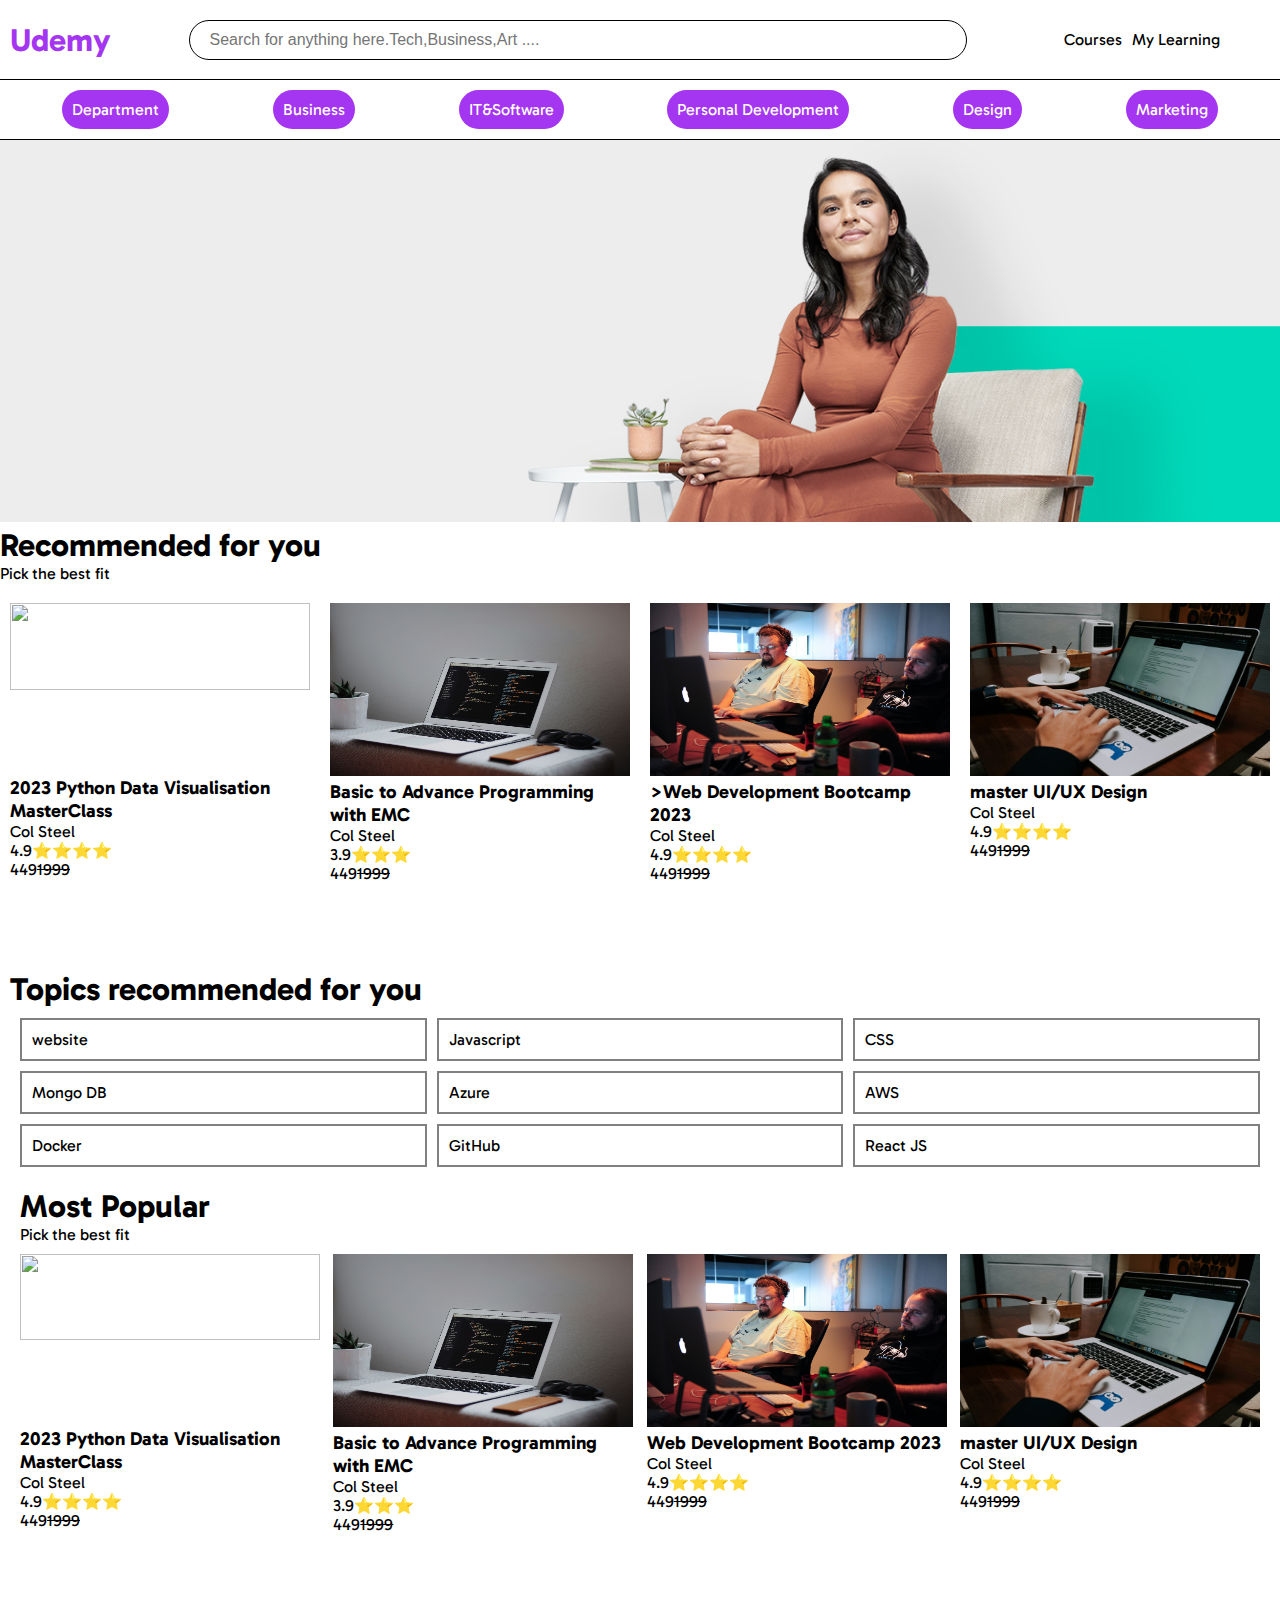
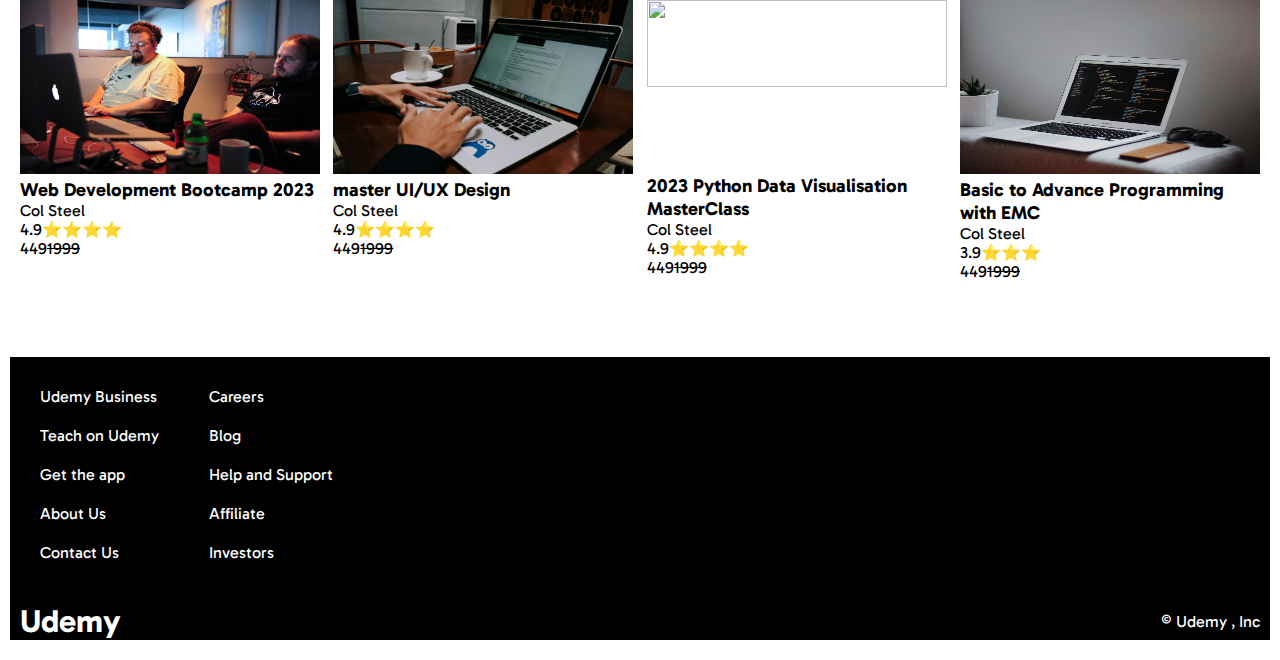
==== index.html @ 29780581 "publishing local files to git folder local" ====
<!DOCTYPE html>
<html lang="en">

<head>
    <meta charset="UTF-8">
    <meta name="viewport" content="width=device-width, initial-scale=1.0">
    <title>Udemy</title>
    <!--Google Style Sheet font-->
    <link rel="preconnect" href="https://fonts.googleapis.com">
    <link rel="preconnect" href="https://fonts.gstatic.com" crossorigin>
    <link href="https://fonts.googleapis.com/css2?family=Gabarito:wght@400..900&display=swap" rel="stylesheet">
    <!-- My Style Sheet-->
    <link rel="stylesheet" href="style.css">
    <!--Font Awesome CDN Link-->
    <link rel="stylesheet" href="https://cdnjs.cloudflare.com/ajax/libs/font-awesome/6.6.0/css/all.min.css" integrity="sha512-Kc323vGBEqzTmouAECnVceyQqyqdsSiqLQISBL29aUW4U/M7pSPA/gEUZQqv1cwx4OnYxTxve5UMg5GT6L4JJg==" crossorigin="anonymous" referrerpolicy="no-referrer" /></head>

<body>
<!--Navbar-->
<div class="navbar">
<div class="navbar__s1">
<h1 class="navbar__s1__title">Udemy</h1>
</div>
<div class="navbar__s2">
    <i class="fa-solid fa-magnifying-glass" style="color: #0c0d0d;"></i>
<input placeholder="Search for anything here.Tech,Business,Art ....">
</div>
<div class="navbar__s3">
<p>Courses</p>
<p>My Learning</p>
<i class="fa-solid fa-cart-shopping" style="color: #070709;"></i>
<i class="fa-solid fa-bell" style="color: #010409;"></i>
<i class="fa-solid fa-user" style="color: #020a18;"></i>
</div>
</div>

<!--Categories-->
<div class="categories">
    <p>Department</p>
    <p>Business</p>
    <p>IT&Software</p>
    <p>Personal Development</p>
    <p>Design</p>
    <p>Marketing</p>
</div>
<!--Sale image-->
<div class="sale-image">
<img src="./images/sale-image.jpg" alt="Sale Image">
</div>

<!--Recommended-->
<div class="recommended">
<h1 class="recommended_title">Recommended for you</h1>
<p>Pick the best fit</p>
<div class="recommended__container">
<div class="course-card">
    <img src="./images/card1.jpg">
    <h3>2023 Python Data Visualisation MasterClass</h3>
    <p> Col Steel</p>
    <p>4.9⭐⭐⭐⭐</p>
    <p>449<del>1999</del></p>
</div>
<div class="course-card">
    <img src="./images/card2.jpg">
    <h3>Basic to Advance Programming with EMC</h3>
    <p> Col Steel</p>
    <p>3.9⭐⭐⭐</p>
    <p>449<del>1999</del></p>
</div>
<div class="course-card">
    <img src="./images/card3.jpg">
    <h3>>Web Development Bootcamp 2023</h3>
    <p> Col Steel</p>
    <p>4.9⭐⭐⭐⭐</p>
    <p>449<del>1999</del></p>
</div>
<div class="course-card">
    <img src="./images/card4.jpg">
    <h3>master UI/UX Design</h3>
    <p> Col Steel</p>
    <p>4.9⭐⭐⭐⭐</p>
    <p>449<del>1999</del></p>
</div>
</div>
</div>
<!--Topics-->
<div class="topics">
    <h1 class="topics__title">Topics recommended for you</h1>
<div class="topics__container">
    <p>website</p>
    <p>Javascript</p>
    <p>CSS</p>
    <p>Mongo DB</p>
    <p>Azure</p>
    <p>AWS</p>
    <p>Docker</p>
    <p>GitHub</p>
    <p>React JS</p>
</div>
<!--Popular-->
<div class="popular">
    <h1 class="popular__title" >Most Popular</h1>
    <p class="popular__subtitle" >Pick the best fit</p>
<div class="popular__container">
    <div class="course-card">
        <img src="./images/card1.jpg">
        <h3>2023 Python Data Visualisation MasterClass</h3>
        <p> Col Steel</p>
        <p>4.9⭐⭐⭐⭐</p>
        <p>449<del>1999</del></p>
    </div>
    <div class="course-card">
        <img src="./images/card2.jpg">
        <h3>Basic to Advance Programming with EMC</h3>
        <p> Col Steel</p>
        <p>3.9⭐⭐⭐</p>
        <p>449<del>1999</del></p>
    </div>
    <div class="course-card">
        <img src="./images/card3.jpg">
        <h3>Web Development Bootcamp 2023</h3>
        <p> Col Steel</p>
        <p>4.9⭐⭐⭐⭐</p>
        <p>449<del>1999</del></p>
    </div>
    <div class="course-card">
        <img src="./images/card4.jpg">
        <h3>master UI/UX Design</h3>
        <p> Col Steel</p>
        <p>4.9⭐⭐⭐⭐</p>
        <p>449<del>1999</del></p>
    </div>
    <div class="course-card">
        <img src="./images/card3.jpg">
        <h3>Web Development Bootcamp 2023</h3>
        <p> Col Steel</p>
        <p>4.9⭐⭐⭐⭐</p>
        <p>449<del>1999</del></p>
    </div>
    <div class="course-card">
        <img src="./images/card4.jpg">
        <h3>master UI/UX Design</h3>
        <p> Col Steel</p>
        <p>4.9⭐⭐⭐⭐</p>
        <p>449<del>1999</del></p>
    </div>
    <div class="course-card">
        <img src="./images/card1.jpg">
        <h3>2023 Python Data Visualisation MasterClass</h3>
        <p> Col Steel</p>
        <p>4.9⭐⭐⭐⭐</p>
        <p>449<del>1999</del></p>
    </div>
    <div class="course-card">
        <img src="./images/card2.jpg">
        <h3>Basic to Advance Programming with EMC</h3>
        <p> Col Steel</p>
        <p>3.9⭐⭐⭐</p>
        <p>449<del>1999</del></p>
    </div>
</div>
</div>
<!--footer-->
<div class="footer">
    <div class="footer__one">
        <div class="footer__one_s1">
            <p>Udemy Business</p>
            <p>Teach on Udemy</p>
            <p>Get the app</p>
            <p>About Us</p>
            <p>Contact Us</p>
        </div>
        <div class="footer__one_s2">
            <p>Careers</p>
            <p>Blog</p>
            <p>Help and Support</p>
            <p>Affiliate</p>
            <p>Investors</p>

        </div>
    </div>
    <div class="footer__two">
<h1>Udemy</h1>
<p>&copy; Udemy , Inc</p>
    </div>
</div>

</div>
</body>

</html>
---- style.css ----
* {
    margin: 0;
    padding: 0;
}

body {
    font-family: "Gabarito", sans-serif;
}

.navbar {
    padding: 10px;
    display: flex;
    flex-direction: row;
    gap: 10px;
    justify-content: space-between;
    border-bottom: solid black 1px;
    align-items: center;
}

.navbar__s1__title {
    color: #A435F0;
}

.navbar__s2 {
    padding: 10px;
    border: solid black 1px;
    border-radius: 30px;
    width: 60%;
    display: flex;
    gap: 10px;
    align-items: center;
}

.navbar__s2 input {
    width: 100%;
    border: none;
    font-size: 16px;
}

.navbar__s2 input:focus {
    outline: none;
}

.navbar__s3 {
    display: flex;
    gap: 10px;
    padding: 20px;
}

.categories
{
    display: flex;
    flex-direction: row;
    justify-content: space-around;
    border-bottom: solid black 1px;
    padding: 10px;
}
.categories p{
    background-color: #A435F0;
    color:white;
    padding:10px;
    border-radius: 30px;
}
.sale-image img{
    width:100%;
}
.course-card
{
    width:300px;
}
.course-card img{
    width:100%;
    height:50%;
}
.recommended__container
{
    display: flex;
    padding:10px;
    justify-content: space-between;
    margin-top:10px;
    flex-wrap: wrap;
}

.topics
{
    padding:10px;
}

.topics__container
{
display: flex;
gap:10px;
margin:10px;
flex-wrap:wrap;
}

.topics__container p{
    border:solid gray 2px;
    padding:10px;
    flex-grow: 1;
    flex-basis:25%;
}
.popular
{
    padding: 10px;
}
.popular__container
{
    display:flex;
    flex-wrap: wrap;
    justify-content:space-between;
    margin-top:10px;
}
.footer__one
{
    display:flex;
    gap:10px;
    padding:10px;
   
}
.footer__two
{
    display:flex;
    align-items: center;
    margin:10px;
    justify-content:space-between;
}
.footer
{
    background-color: black;
    color:white;
}
.footer__one  p{
    margin:20px;
}
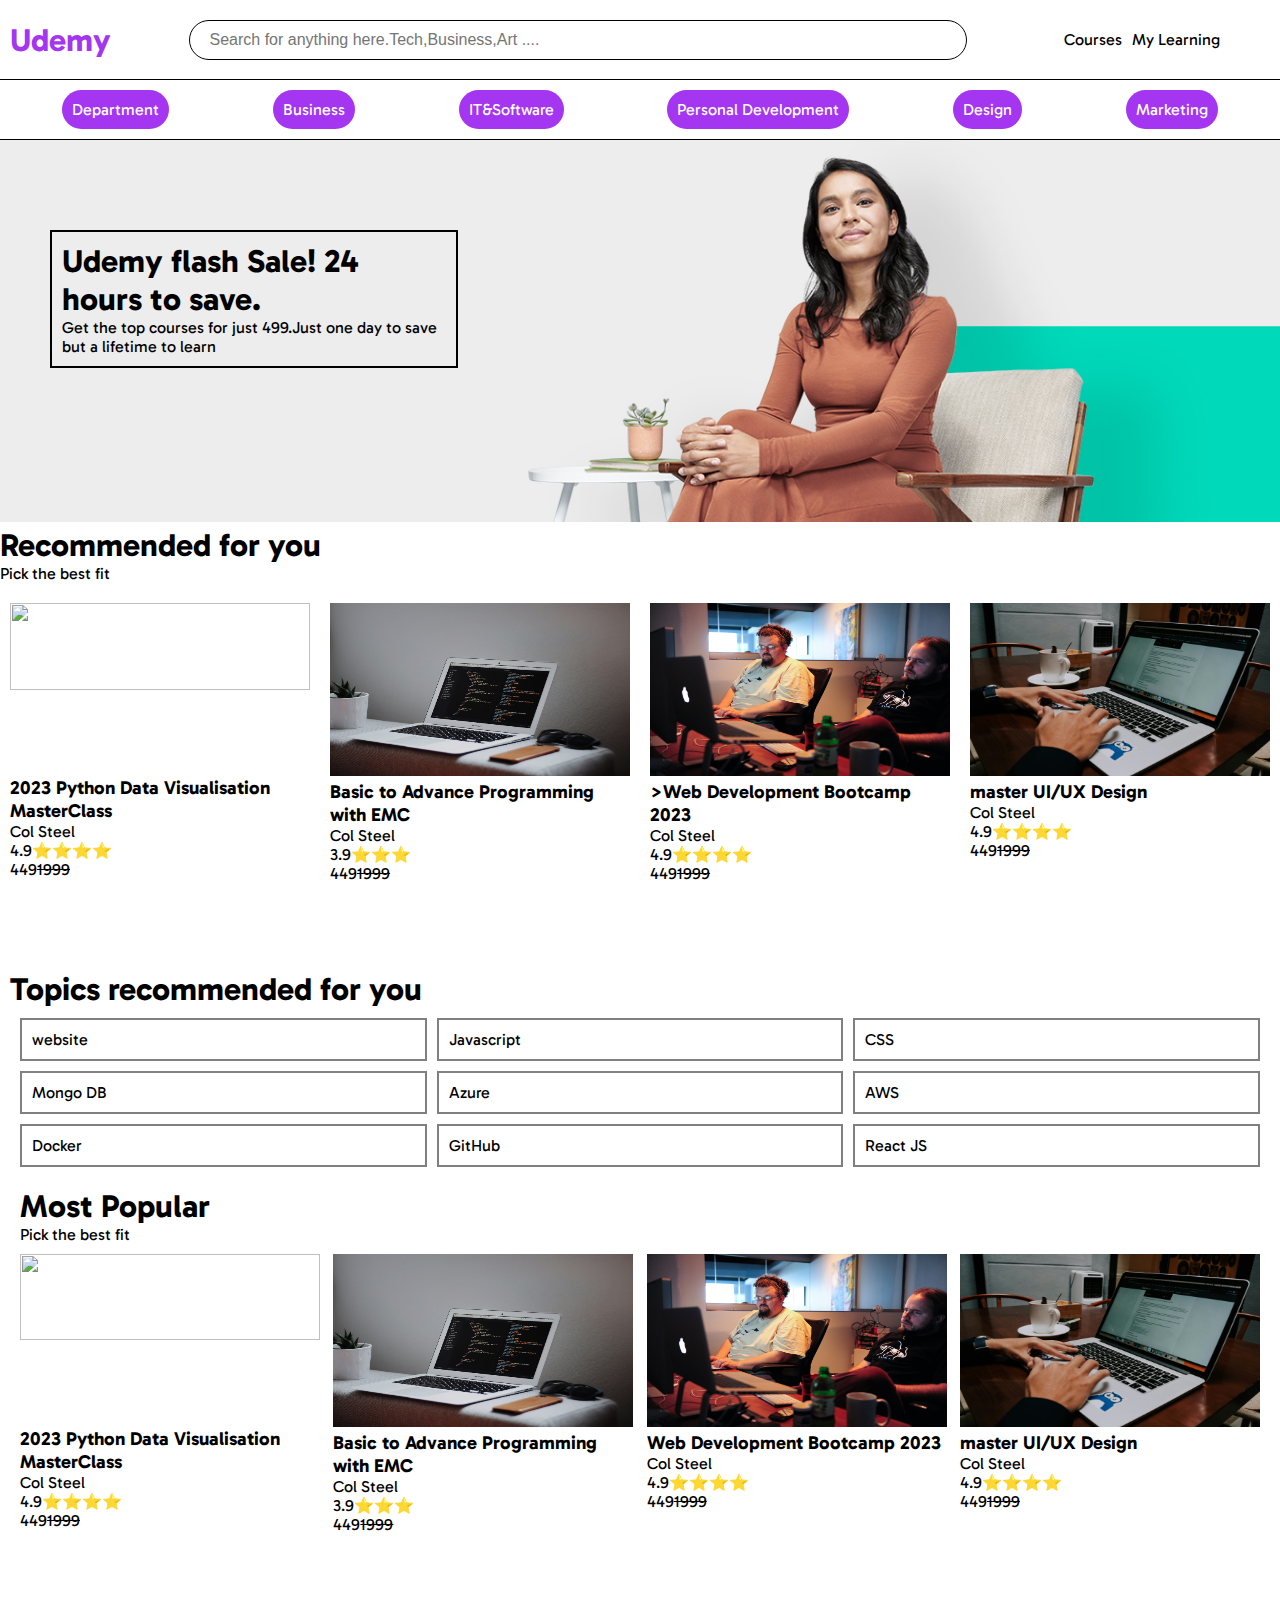
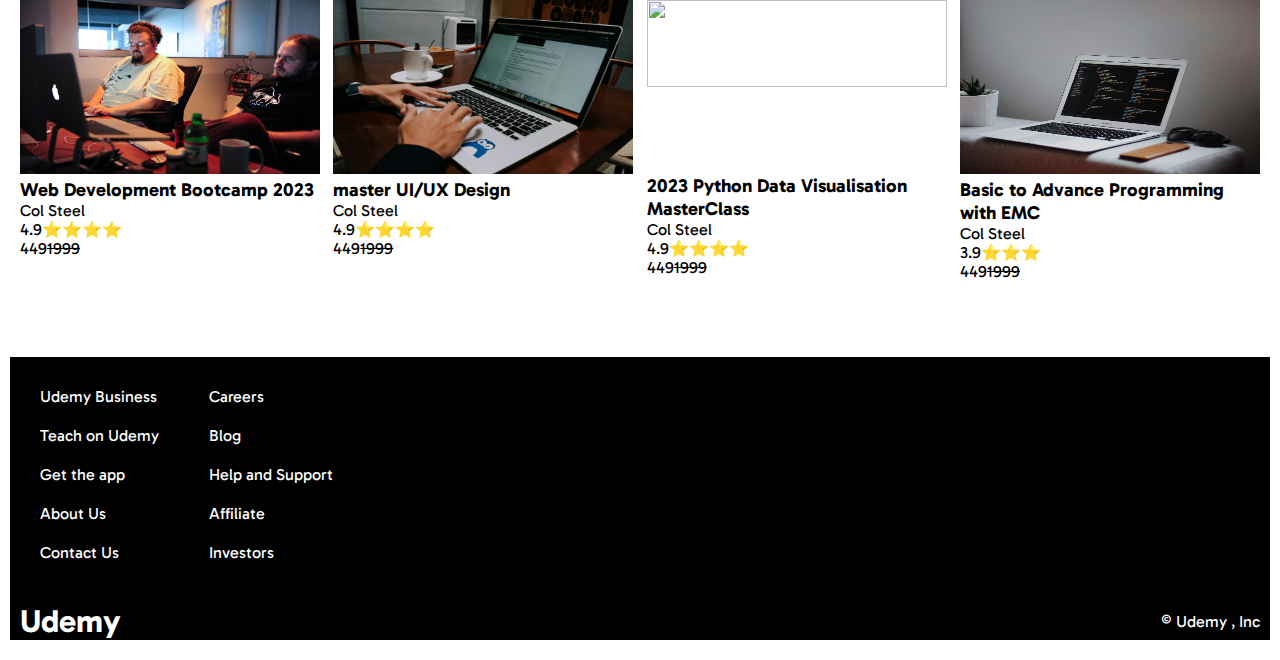
==== commit 8ebd920b: "Updated using position" ====
--- a/index.html
+++ b/index.html
@@ -26,7 +26,13 @@
 </div>
 <div class="navbar__s3">
 <p>Courses</p>
-<p>My Learning</p>
+<!-- <p>My Learning</p> -->
+ <div class="mylearning">
+    <p>My Learning</p>
+    <div class="mylearning_popup">
+You did not purchase anything yet.
+    </div>
+ </div>
 <i class="fa-solid fa-cart-shopping" style="color: #070709;"></i>
 <i class="fa-solid fa-bell" style="color: #010409;"></i>
 <i class="fa-solid fa-user" style="color: #020a18;"></i>
@@ -45,6 +51,10 @@
 <!--Sale image-->
 <div class="sale-image">
 <img src="./images/sale-image.jpg" alt="Sale Image">
+<div class="sale-image__offer">
+<h1>Udemy flash Sale! 24 hours to save.</h1>
+<p>Get the top courses for just 499.Just one day to save but a lifetime to learn</p>
+</div>
 </div>
 
 <!--Recommended-->
--- a/style.css
+++ b/style.css
@@ -15,6 +15,10 @@
     justify-content: space-between;
     border-bottom: solid black 1px;
     align-items: center;
+    position: sticky;
+    top:0;
+    background-color: white;
+    z-index:1;
 }
 
 .navbar__s1__title {
@@ -29,12 +33,14 @@
     display: flex;
     gap: 10px;
     align-items: center;
+    background-color: transparent;
 }
 
 .navbar__s2 input {
     width: 100%;
     border: none;
     font-size: 16px;
+
 }
 
 .navbar__s2 input:focus {
@@ -132,4 +138,38 @@
 }
 .footer__one  p{
     margin:20px;
+}
+.sale-image
+{
+    position: relative;
+}
+.sale-image__offer
+{
+    width:30%;
+    border: solid black 2px;
+    position: absolute;
+    top:90px;
+    padding:10px;
+    left:50px;
+}
+.mylearning
+{
+position:relative;
+cursor: pointer;
+}
+
+.mylearning_popup
+{
+    width:100px;
+    top:150%;
+    position: absolute;
+    background-color: white;
+    border: solid black 1px;
+    padding: 20px;
+    right:0;
+    display: none;
+}
+.mylearning:hover .mylearning_popup
+{
+display: block;
 }